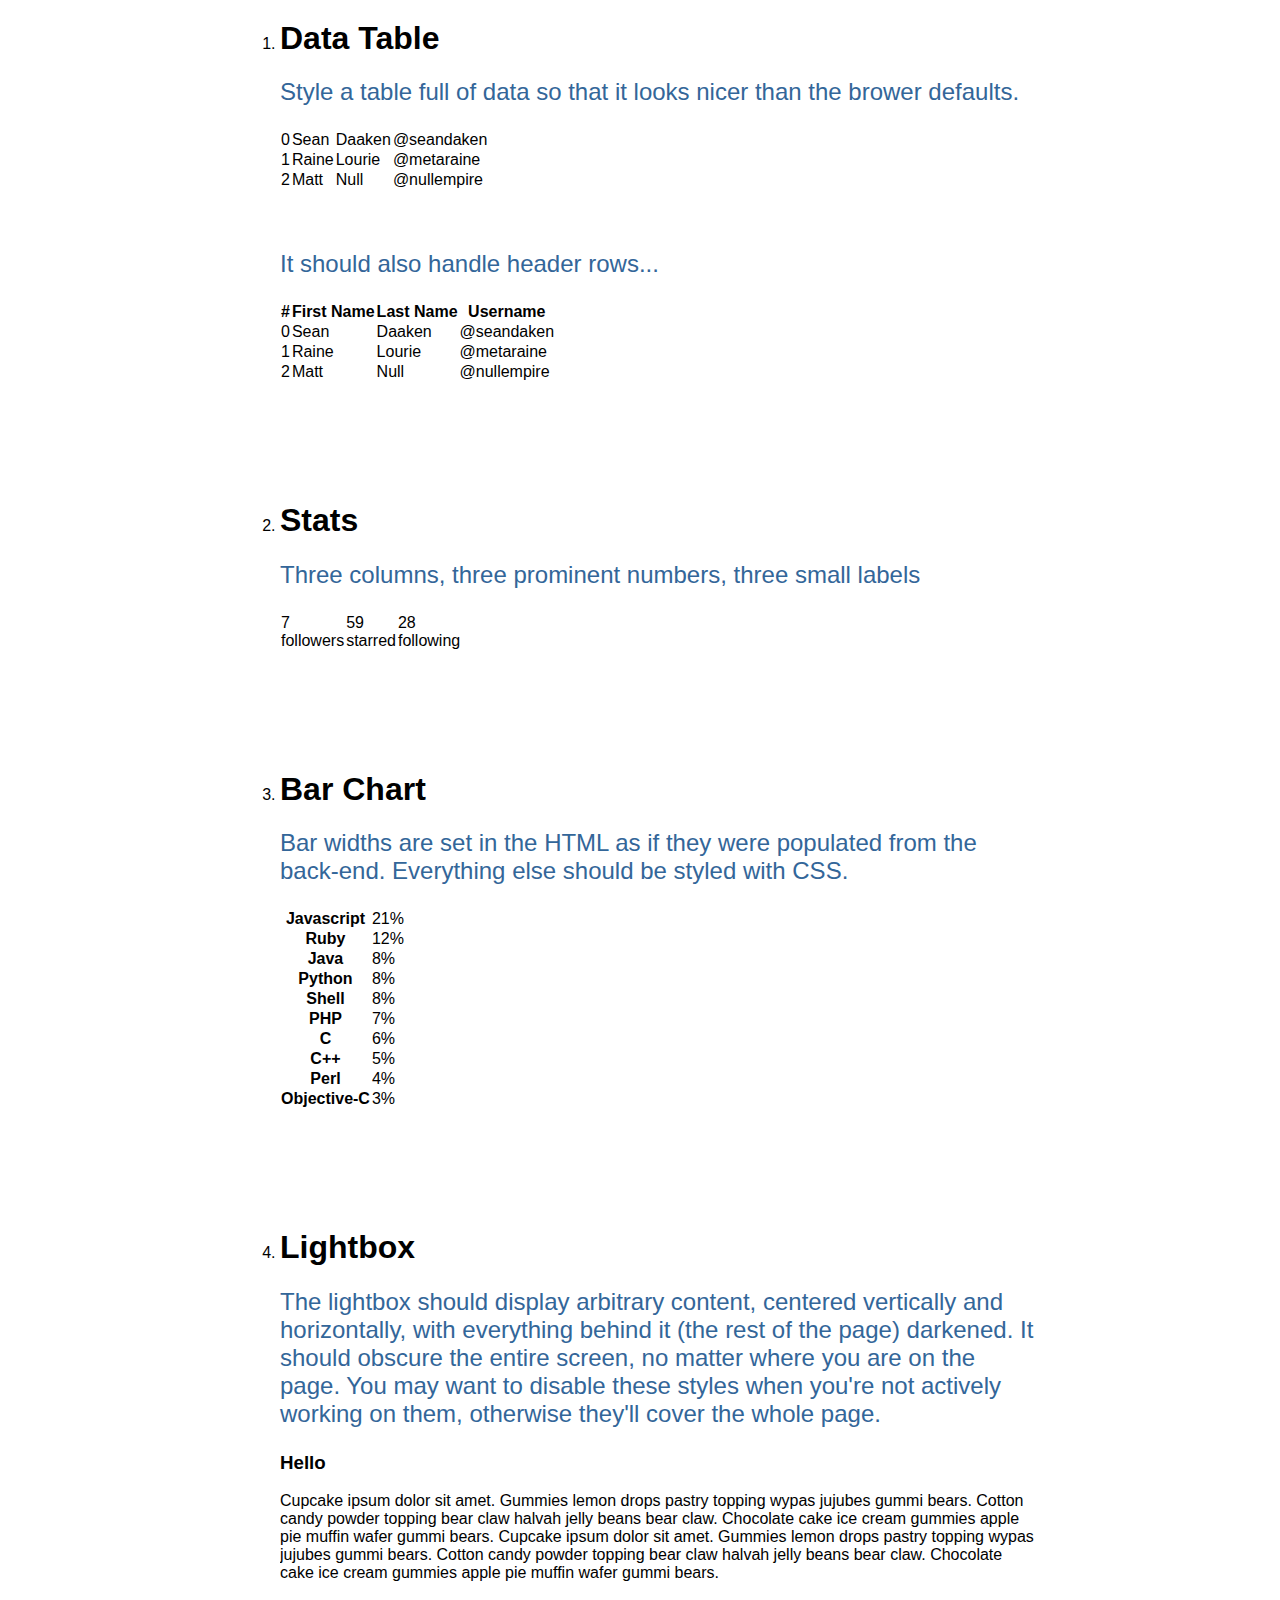
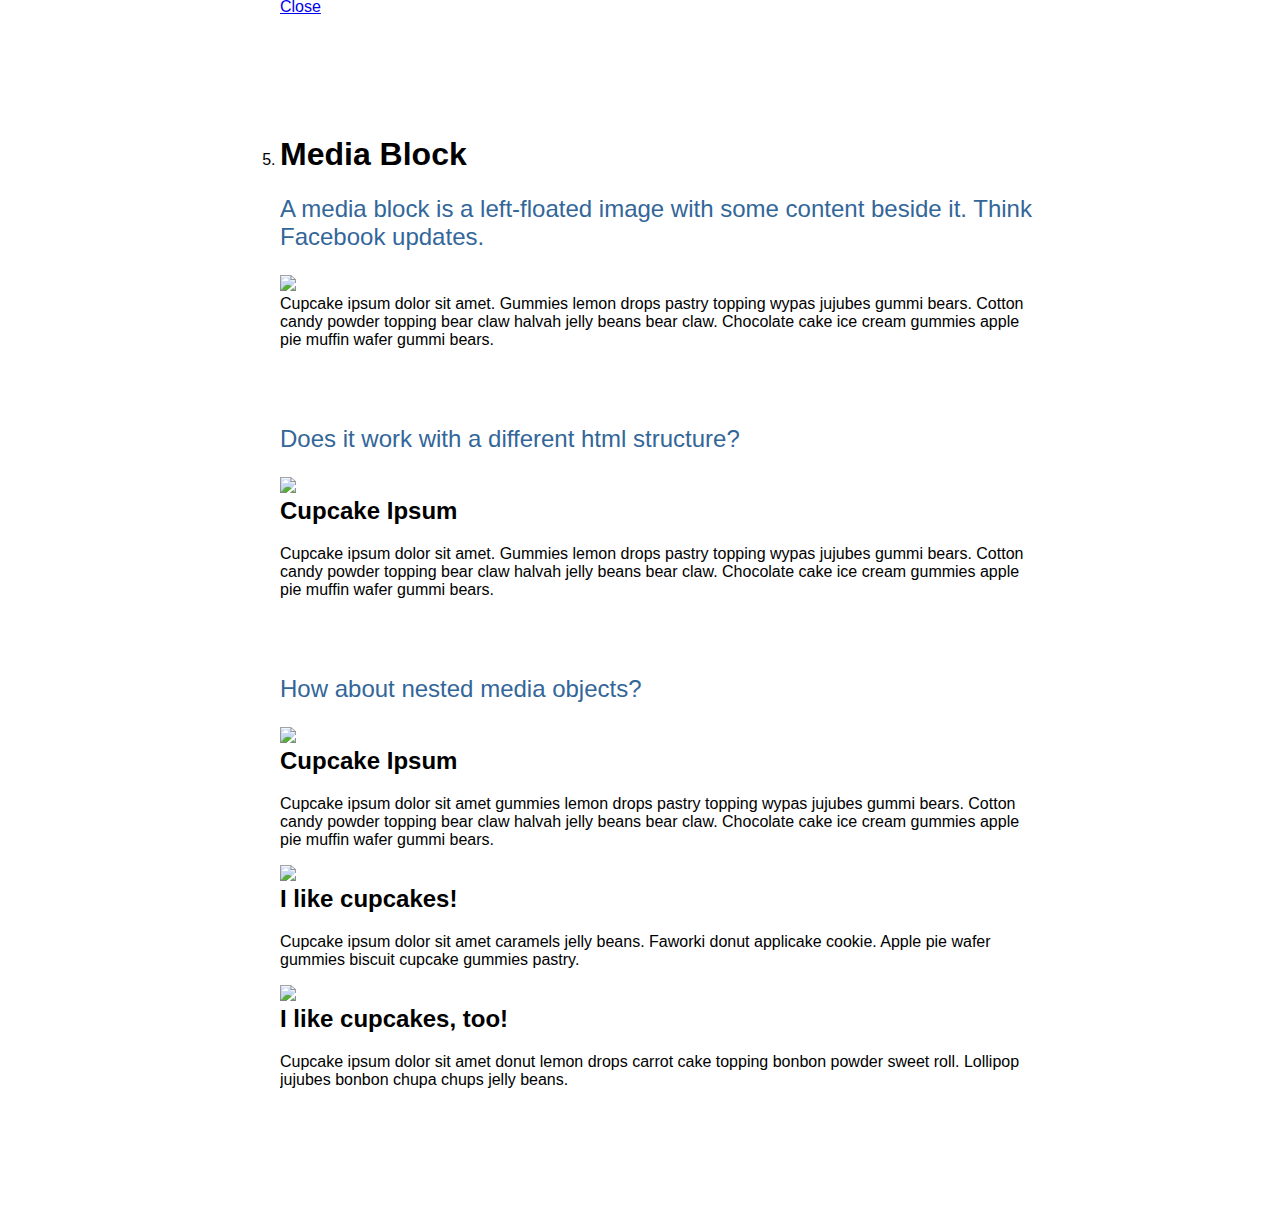
==== Week1/css-modularity-1/modularity1.html @ b91aa506 "Testing my second  commit" ====
<!DOCTYPE html>
<html>
  <head>
    <meta charset="utf-8">
	  <meta name="viewport" content="width=device-width, initial-scale=1">
    <title>CSS Modularity</title>
    <link rel="stylesheet" href="normalize.css">
    <link rel="stylesheet" href="framework.css">
    <link rel="stylesheet" href="main.css">
  </head>
  <body>
  	<div class="instructions-container">

  		<ol class="instruction-list">

			  <li>
  				<h1 class="instruction-title">Data Table</h1>

	    		<p class="instruction-text">Style a table full of data so that it looks nicer than the brower defaults.</p>
					<div class="instruction-answer">
						<!-- Edit here -->
						<table>
							<tr>
								<td>0</td>
								<td>Sean</td>
								<td>Daaken</td>
								<td>@seandaken</td>
							</tr>
							<tr>
								<td>1</td>
								<td>Raine</td>
								<td>Lourie</td>
								<td>@metaraine</td>
							</tr>
							<tr>
								<td>2</td>
								<td>Matt</td>
								<td>Null</td>
								<td>@nullempire</td>
							</tr>
						</table>
				    <!-- End editable area -->
					</div>

	    		<p class="instruction-text">It should also handle header rows...</p>
					<div class="instruction-answer">
						<!-- Edit here -->
						<table>
							<thead>
								<tr>
									<th>#</th>
									<th>First Name</th>
									<th>Last Name</th>
									<th>Username</th>
								</tr>
							</thead>
							<tbody>
								<tr>
									<td>0</td>
									<td>Sean</td>
									<td>Daaken</td>
									<td>@seandaken</td>
								</tr>
								<tr>
									<td>1</td>
									<td>Raine</td>
									<td>Lourie</td>
									<td>@metaraine</td>
								</tr>
								<tr>
									<td>2</td>
									<td>Matt</td>
									<td>Null</td>
									<td>@nullempire</td>
								</tr>
							</tbody>
						</table>
				    <!-- End editable area -->
					</div>

			  </li>

  			<li>
  				<h1 class="instruction-title">Stats</h1>

	    		<p class="instruction-text">Three columns, three prominent numbers, three small labels</p>
					<div class="instruction-answer">
			    	<!-- Edit here -->
			    	<table>
			    		<tbody>
			    			<tr>
			    				<td><div>7</div><div>followers</div></td>
			    				<td><div>59</div><div>starred</div></td>
			    				<td><div>28</div><div>following</div></td>
			    			</tr>
			    		</tbody>
			    	</table>
				    <!-- End editable area -->
			    </div>
			  </li>

  			<li>
  				<h1 class="instruction-title">Bar Chart</h1>

	    		<p class="instruction-text">Bar widths are set in the HTML as if they were populated from the back-end. Everything else should be styled with CSS.</p>
					<div class="instruction-answer">
			    	<!-- Edit here -->
			    	<table>
			    		<tr>
			    			<th>Javascript</th>
			    			<td><div style="width: 99%">21%</div></td>
			    		</tr>
			    		<tr>
			    			<th>Ruby</th>
			    			<td><div style="width: 57.1%">12%</div></td>
			    		</tr>
			    		<tr>
			    			<th>Java</th>
			    			<td><div style="width: 38.1%">8%</div></td>
			    		</tr>
			    		<tr>
			    			<th>Python</th>
			    			<td><div style="width: 38.1%">8%</div></td>
			    		</tr>
			    		<tr>
			    			<th>Shell</th>
			    			<td><div style="width: 38.1%">8%</div></td>
			    		</tr>
			    		<tr>
			    			<th>PHP</th>
			    			<td><div style="width: 33.3%">7%</div></td>
			    		</tr>
			    		<tr>
			    			<th>C</th>
			    			<td><div style="width: 28.8%">6%</div></td>
			    		</tr>
			    		<tr>
			    			<th>C++</th>
			    			<td><div style="width: 23.8%">5%</div></td>
			    		</tr>
			    		<tr>
			    			<th>Perl</th>
			    			<td><div style="width: 19.0%">4%</div></td>
			    		</tr>
			    		<tr>
			    			<th>Objective-C</th>
			    			<td><div style="width: 14.3%">3%</div></td>
			    		</tr>
			    	</table>
				    <!-- End editable area -->
			    </div>
			  </li>

  			<li>
  				<h1 class="instruction-title">Lightbox</h1>

	    		<p class="instruction-text">The lightbox should display arbitrary content, centered vertically and horizontally, with everything behind it (the rest of the page) darkened. It should obscure the entire screen, no matter where you are on the page. You may want to disable these styles when you're not actively working on them, otherwise they'll cover the whole page.</p>
					<div class="instruction-answer">
			    	<!-- Edit here -->
			    	<div>
			    		<div>
				    		<div>
					    		<h3>Hello</h3>
						    	<p>Cupcake ipsum dolor sit amet. Gummies lemon drops pastry topping wypas jujubes gummi bears. Cotton candy powder topping bear claw halvah jelly beans bear claw. Chocolate cake ice cream gummies apple pie muffin wafer gummi bears. Cupcake ipsum dolor sit amet. Gummies lemon drops pastry topping wypas jujubes gummi bears. Cotton candy powder topping bear claw halvah jelly beans bear claw. Chocolate cake ice cream gummies apple pie muffin wafer gummi bears.</p>
						    	<div>
						    		<a href="#">Close</a>
						    	</div>
				    		</div>
				    	</div>
			    	</div>
				    <!-- End editable area -->
			    </div>
			  </li>

  			<li>
  				<h1 class="instruction-title">Media Block</h1>

	    		<p class="instruction-text">A media block is a left-floated image with some content beside it. Think Facebook updates.</p>
					<div class="instruction-answer">
			    	<!-- Edit here -->
			    	<img src="http://placehold.it/50">
			    	<p>Cupcake ipsum dolor sit amet. Gummies lemon drops pastry topping wypas jujubes gummi bears. Cotton candy powder topping bear claw halvah jelly beans bear claw. Chocolate cake ice cream gummies apple pie muffin wafer gummi bears.</p>
				    <!-- End editable area -->
			    </div>

	    		<p class="instruction-text">Does it work with a different html structure?</p>

		    	<!-- Edit here -->
					<div class="instruction-answer">
			    	<div>
				    	<img src="http://placehold.it/50">
				    </div>
			    	<div>
				    	<h2>Cupcake Ipsum</h2>
				    	<p>Cupcake ipsum dolor sit amet. Gummies lemon drops pastry topping wypas jujubes gummi bears. Cotton candy powder topping bear claw halvah jelly beans bear claw. Chocolate cake ice cream gummies apple pie muffin wafer gummi bears.</p>
				    </div>
				    <!-- End editable area -->
				  </div>

	    		<p class="instruction-text">How about nested media objects?</p>

					<div class="instruction-answer">
			    	<!-- Edit here -->
			    	<div>
				    	<img src="http://placehold.it/50">
				    </div>
			    	<div>
				    	<h2>Cupcake Ipsum</h2>
				    	<p>Cupcake ipsum dolor sit amet gummies lemon drops pastry topping wypas jujubes gummi bears. Cotton candy powder topping bear claw halvah jelly beans bear claw. Chocolate cake ice cream gummies apple pie muffin wafer gummi bears.</p>

				    	<div>
					    	<img src="http://placehold.it/32">
					    </div>
				    	<div>
					    	<h2>I like cupcakes!</h2>
					    	<p>Cupcake ipsum dolor sit amet caramels jelly beans. Faworki donut applicake cookie. Apple pie wafer gummies biscuit cupcake gummies pastry.</p>
					    </div>

				    	<div>
					    	<img src="http://placehold.it/32">
					    </div>
				    	<div>
					    	<h2>I like cupcakes, too!</h2>
					    	<p>Cupcake ipsum dolor sit amet donut lemon drops carrot cake topping bonbon powder sweet roll. Lollipop jujubes bonbon chupa chups jelly beans.</p>
					    </div>
				    </div>
				    <!-- End editable area -->
				  </div>

			  </li>


			</ol>

		</div>
  </body>
</html>
---- Week1/css-modularity-1/framework.css ----
/* PROVIDED STYLES... DO NOT EDIT */

/* Defaults */
body {
	font-family: Helvetica;
	margin: 10px;
}

h1, h2, h3, h4, h5, h6, p {
	margin-top: 0;
}

/* ? */
input[type="checkbox"] {
	-webkit-appearance: checkbox;
}

.instructions-container {
	margin: 20px auto;
	max-width: 800px;
}

.instruction-list > li {
	margin-bottom: 120px;
}

.instruction-text {
	color: #369;
	font-weight: 300;
	font-size: 24px;
}

.instruction-answer {
	margin-bottom: 60px;
	overflow: hidden;
}
---- Week1/css-modularity-1/main.css ----
/* ADD YOUR STYLES HERE */
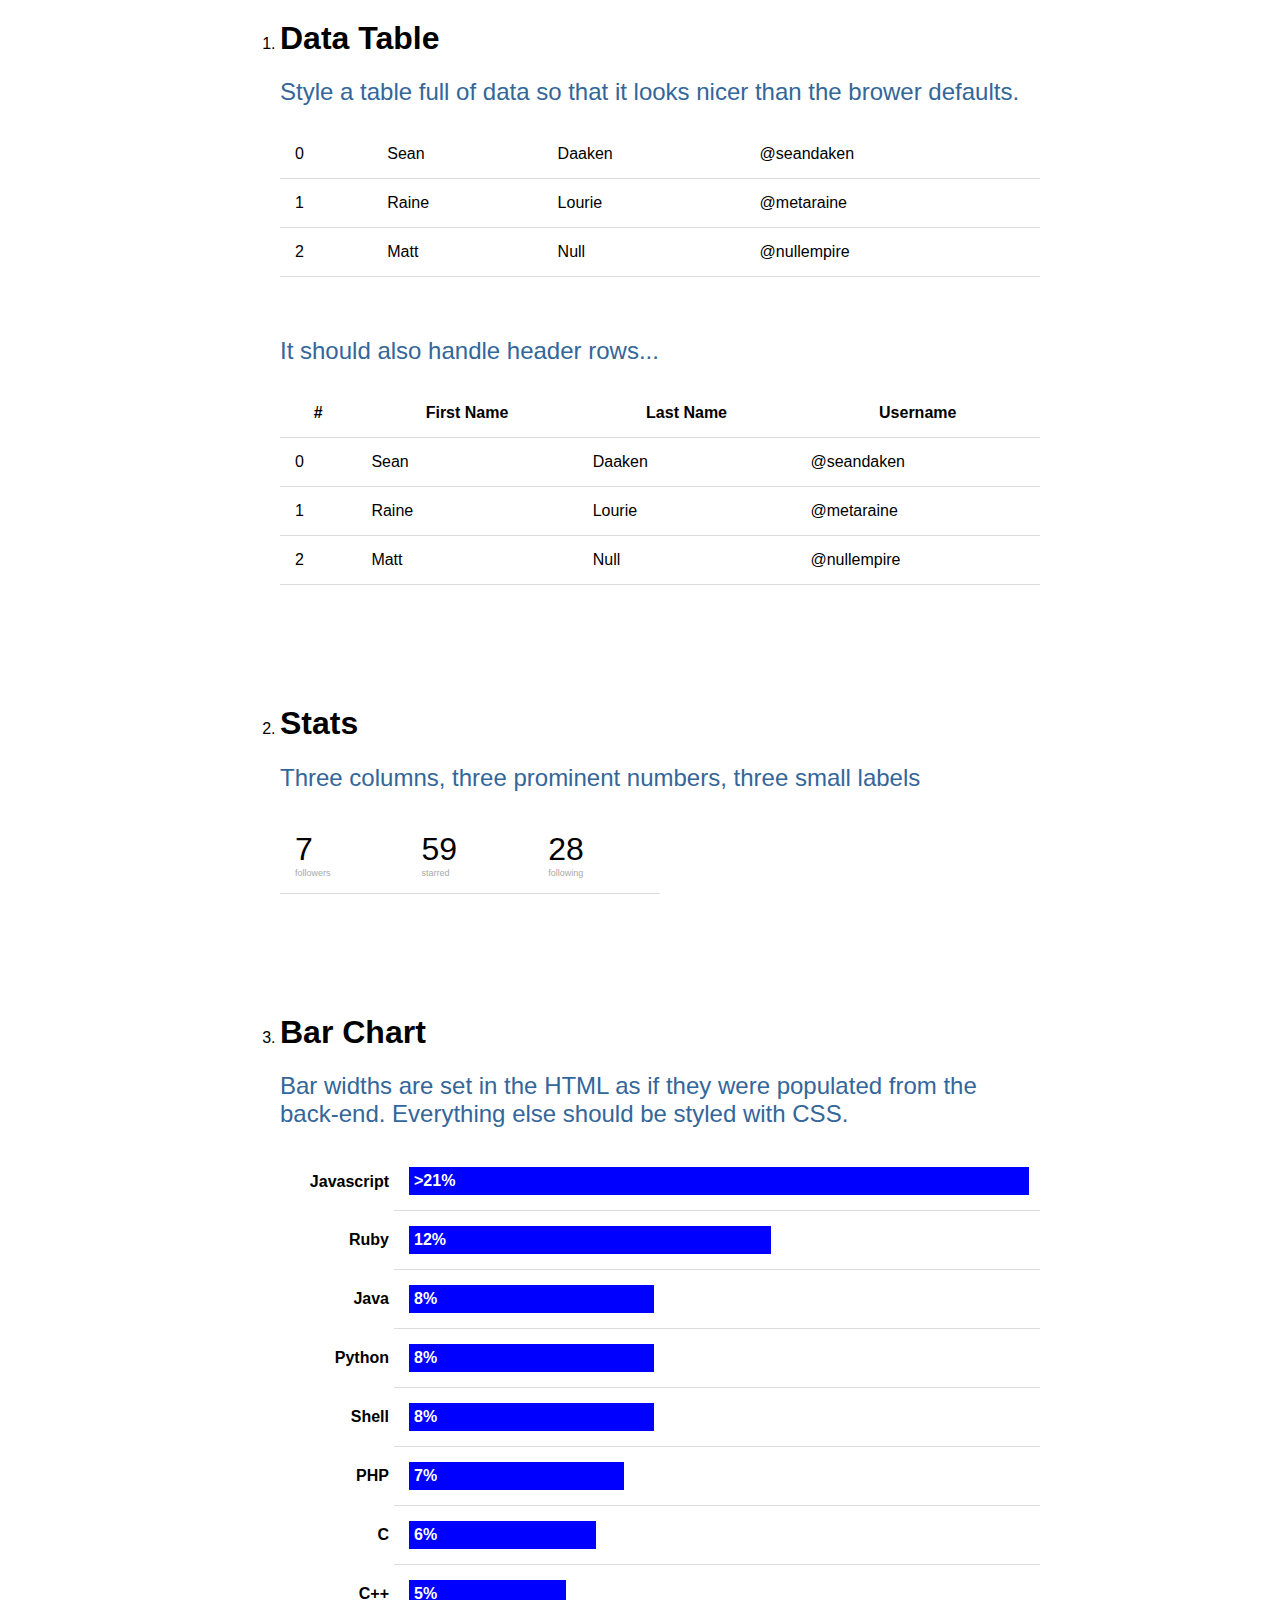
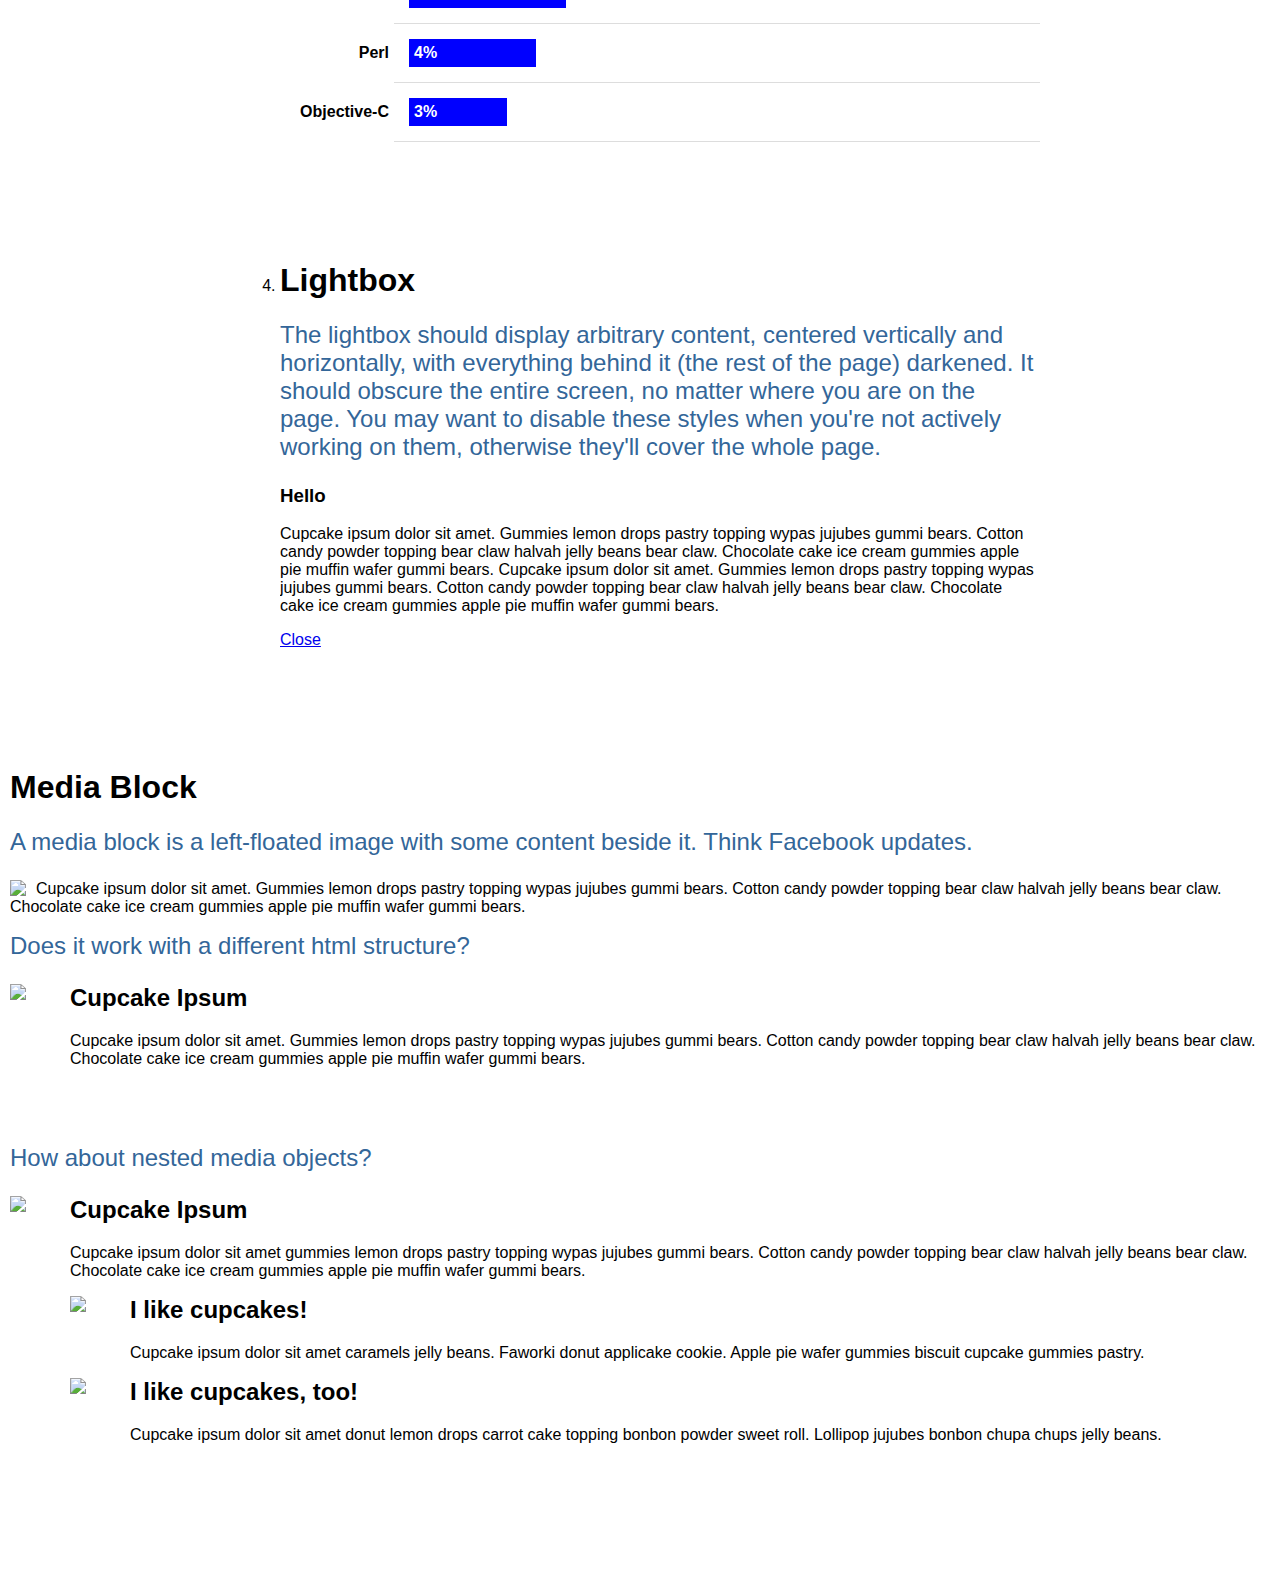
==== commit 1d1e3e7c: "need to fix 3 and 4" ====
--- a/Week1/css-modularity-1/modularity1.html
+++ b/Week1/css-modularity-1/modularity1.html
@@ -19,7 +19,7 @@
 	    		<p class="instruction-text">Style a table full of data so that it looks nicer than the brower defaults.</p>
 					<div class="instruction-answer">
 						<!-- Edit here -->
-						<table>
+						<table class=table>
 							<tr>
 								<td>0</td>
 								<td>Sean</td>
@@ -45,7 +45,7 @@
 	    		<p class="instruction-text">It should also handle header rows...</p>
 					<div class="instruction-answer">
 						<!-- Edit here -->
-						<table>
+						<table class=table>
 							<thead>
 								<tr>
 									<th>#</th>
@@ -86,12 +86,12 @@
 	    		<p class="instruction-text">Three columns, three prominent numbers, three small labels</p>
 					<div class="instruction-answer">
 			    	<!-- Edit here -->
-			    	<table>
+			    	<table class=statstable>
 			    		<tbody>
 			    			<tr>
-			    				<td><div>7</div><div>followers</div></td>
-			    				<td><div>59</div><div>starred</div></td>
-			    				<td><div>28</div><div>following</div></td>
+			    				<td><div class=statsnumbers>7</div><div class=statslabels>followers</div></td>
+			    				<td><div class=statsnumbers>59</div><div class=statslabels>starred</div></td>
+			    				<td><div class=statsnumbers>28</div><div class=statslabels>following</div></td>
 			    			</tr>
 			    		</tbody>
 			    	</table>
@@ -105,10 +105,10 @@
 	    		<p class="instruction-text">Bar widths are set in the HTML as if they were populated from the back-end. Everything else should be styled with CSS.</p>
 					<div class="instruction-answer">
 			    	<!-- Edit here -->
-			    	<table>
+			    	<table class=graph>
 			    		<tr>
 			    			<th>Javascript</th>
-			    			<td><div style="width: 99%">21%</div></td>
+			    			<td><div style="width: 99%">>21%</div></td>
 			    		</tr>
 			    		<tr>
 			    			<th>Ruby</th>
@@ -140,7 +140,7 @@
 			    		</tr>
 			    		<tr>
 			    			<th>Perl</th>
-			    			<td><div style="width: 19.0%">4%</div></td>
+			    			<td><div style="width: 19.0%"r>4%</div></td>
 			    		</tr>
 			    		<tr>
 			    			<th>Objective-C</th>
@@ -161,8 +161,8 @@
 			    		<div>
 				    		<div>
 					    		<h3>Hello</h3>
-						    	<p>Cupcake ipsum dolor sit amet. Gummies lemon drops pastry topping wypas jujubes gummi bears. Cotton candy powder topping bear claw halvah jelly beans bear claw. Chocolate cake ice cream gummies apple pie muffin wafer gummi bears. Cupcake ipsum dolor sit amet. Gummies lemon drops pastry topping wypas jujubes gummi bears. Cotton candy powder topping bear claw halvah jelly beans bear claw. Chocolate cake ice cream gummies apple pie muffin wafer gummi bears.</p>
-						    	<div>
+						    	<pt>Cupcake ipsum dolor sit amet. Gummies lemon drops pastry topping wypas jujubes gummi bears. Cotton candy powder topping bear claw halvah jelly beans bear claw. Chocolate cake ice cream gummies apple pie muffin wafer gummi bears. Cupcake ipsum dolor sit amet. Gummies lemon drops pastry topping wypas jujubes gummi bears. Cotton candy powder topping bear claw halvah jelly beans bear claw. Chocolate cake ice cream gummies apple pie muffin wafer gummi bears.</p>
+								<div></div>
 						    		<a href="#">Close</a>
 						    	</div>
 				    		</div>
@@ -178,19 +178,22 @@
 	    		<p class="instruction-text">A media block is a left-floated image with some content beside it. Think Facebook updates.</p>
 					<div class="instruction-answer">
 			    	<!-- Edit here -->
+			    	<div class=cupcake>
 			    	<img src="http://placehold.it/50">
-			    	<p>Cupcake ipsum dolor sit amet. Gummies lemon drops pastry topping wypas jujubes gummi bears. Cotton candy powder topping bear claw halvah jelly beans bear claw. Chocolate cake ice cream gummies apple pie muffin wafer gummi bears.</p>
-				    <!-- End editable area -->
-			    </div>
+					<p>Cupcake ipsum dolor sit amet. Gummies lemon drops pastry topping wypas jujubes gummi bears. Cotton candy powder topping bear claw halvah jelly beans bear claw. Chocolate cake ice cream gummies apple pie muffin wafer gummi bears.</p>
+				    </div>
+				    <!-- End editable area -->
 
 	    		<p class="instruction-text">Does it work with a different html structure?</p>
 
 		    	<!-- Edit here -->
 					<div class="instruction-answer">
-			    	<div>
+
+			    	<div class=cupcake>
 				    	<img src="http://placehold.it/50">
 				    </div>
-			    	<div>
+
+			    	<div class=cupcaketitle>
 				    	<h2>Cupcake Ipsum</h2>
 				    	<p>Cupcake ipsum dolor sit amet. Gummies lemon drops pastry topping wypas jujubes gummi bears. Cotton candy powder topping bear claw halvah jelly beans bear claw. Chocolate cake ice cream gummies apple pie muffin wafer gummi bears.</p>
 				    </div>
@@ -201,25 +204,25 @@
 
 					<div class="instruction-answer">
 			    	<!-- Edit here -->
-			    	<div>
+			    	<div class=cupcake>
 				    	<img src="http://placehold.it/50">
 				    </div>
-			    	<div>
+			    	<div class=cupcaketitle>
 				    	<h2>Cupcake Ipsum</h2>
 				    	<p>Cupcake ipsum dolor sit amet gummies lemon drops pastry topping wypas jujubes gummi bears. Cotton candy powder topping bear claw halvah jelly beans bear claw. Chocolate cake ice cream gummies apple pie muffin wafer gummi bears.</p>
 
-				    	<div>
+				    	<div class=cupcake>
 					    	<img src="http://placehold.it/32">
 					    </div>
-				    	<div>
+					    <div class=cupcaketitle>
 					    	<h2>I like cupcakes!</h2>
 					    	<p>Cupcake ipsum dolor sit amet caramels jelly beans. Faworki donut applicake cookie. Apple pie wafer gummies biscuit cupcake gummies pastry.</p>
 					    </div>
 
-				    	<div>
+				    	<div class=cupcake>
 					    	<img src="http://placehold.it/32">
 					    </div>
-				    	<div>
+				    	<div class=cupcaketitle>
 					    	<h2>I like cupcakes, too!</h2>
 					    	<p>Cupcake ipsum dolor sit amet donut lemon drops carrot cake topping bonbon powder sweet roll. Lollipop jujubes bonbon chupa chups jelly beans.</p>
 					    </div>
--- a/Week1/css-modularity-1/main.css
+++ b/Week1/css-modularity-1/main.css
@@ -1 +1,59 @@
-/* ADD YOUR STYLES HERE */+/* ADD YOUR STYLES HERE */
+
+
+.table {
+    width:100%;
+}
+
+.table th, td {
+	border-bottom: 1px;
+	border-color: #ddd;
+	padding: 15px;
+	border-bottom-style: solid;
+}
+
+
+.statstable {
+    display:table;
+    width: 50%;
+}
+.statsnumbers {
+    font-size: xx-large;
+}
+.statslabels {
+    font-size: xx-small;
+    color: rgb(169, 169, 169)
+}
+.graph {
+	width: 100%;
+
+}
+.graph th {
+	text-align: right;
+	width: 15%;
+}
+
+.graph div {
+	color: white;
+	font-weight: bold;
+	background-color: #0000ff;
+}
+
+.graph div, th {
+	padding: 5px;
+	border-bottom: none;
+}
+
+.cupcake img {
+	float: left;
+	margin-right: 10px;
+
+}
+
+.cupcaketitle {
+	margin-left: 60px;
+}
+
+/*.cupcake h2, p {*/
+/*	margin-left: 55px;*/
+/*}*/
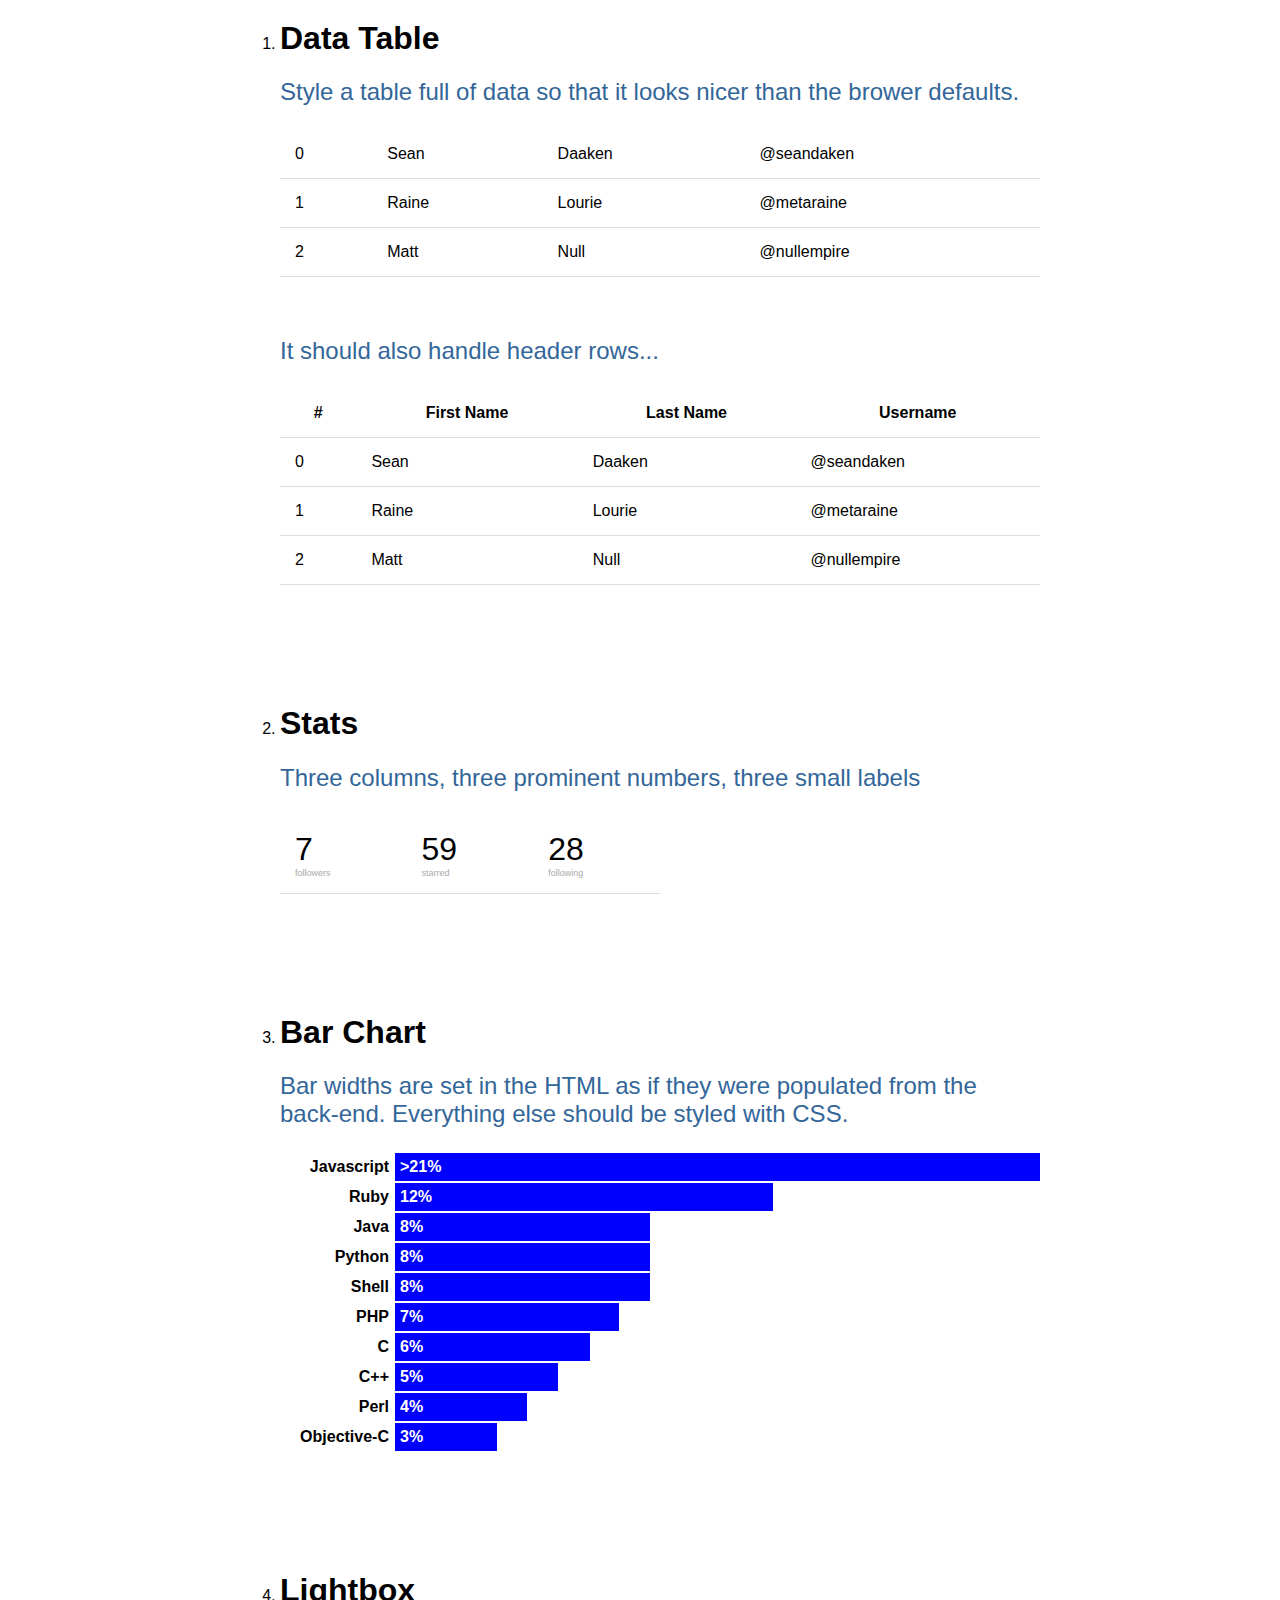
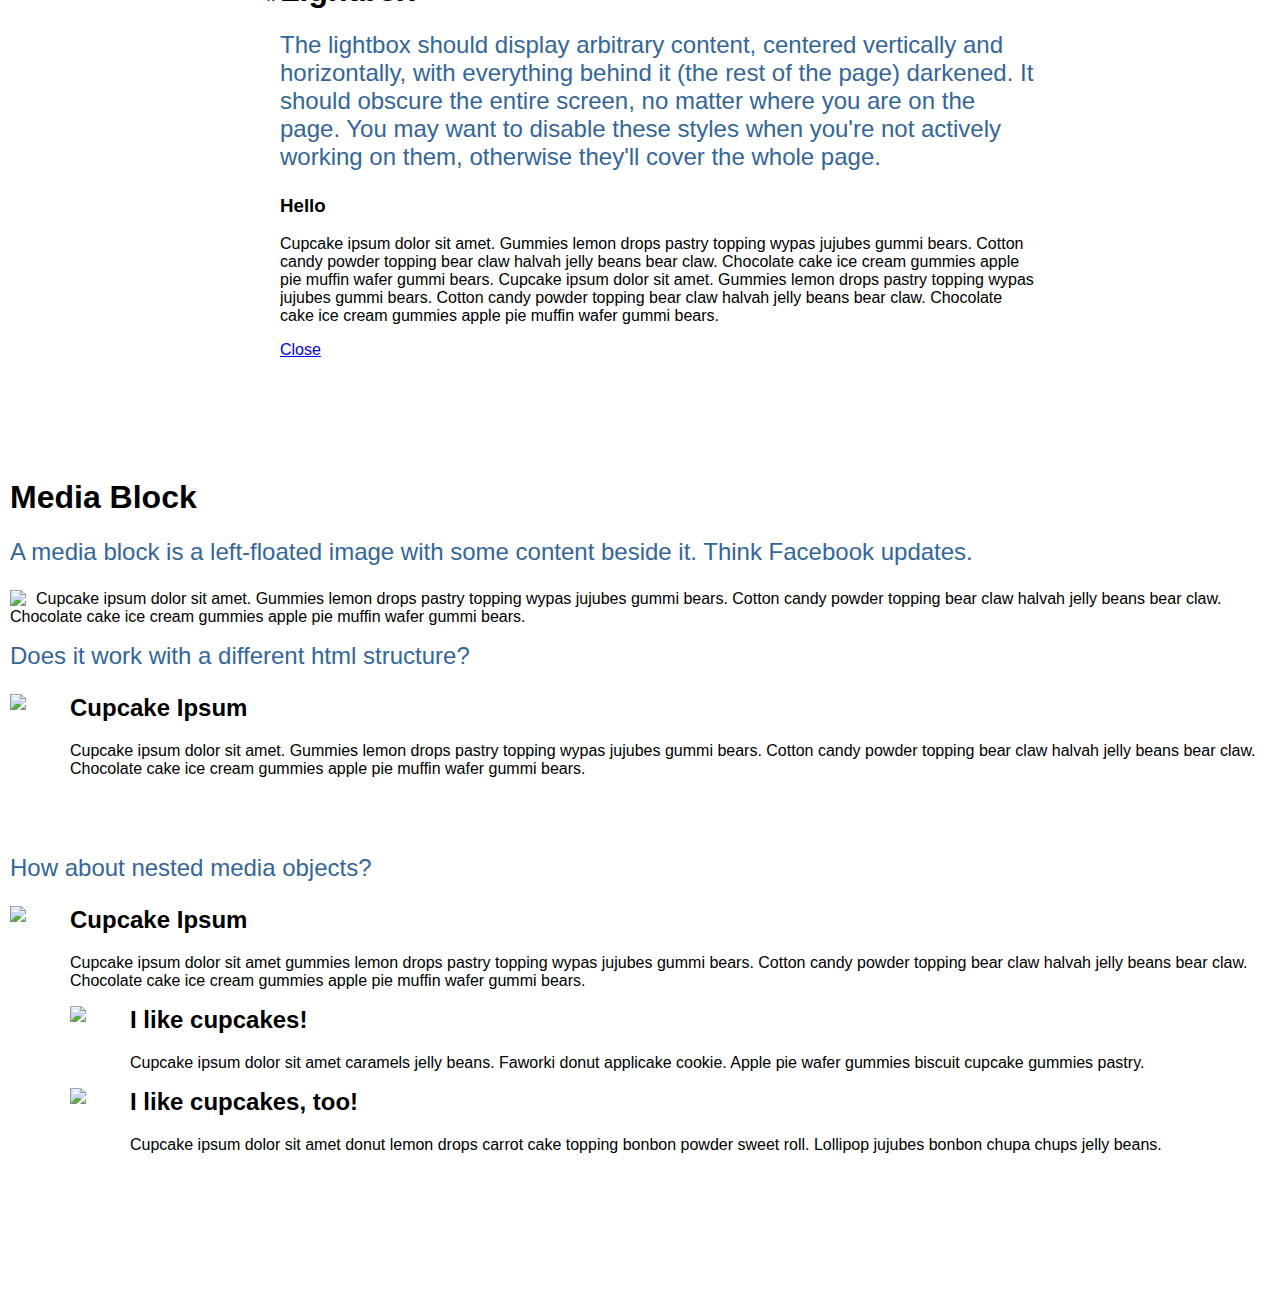
==== commit 203b731f: "need to fix 3 and 4 fucking light box" ====
--- a/Week1/css-modularity-1/modularity1.html
+++ b/Week1/css-modularity-1/modularity1.html
@@ -19,7 +19,7 @@
 	    		<p class="instruction-text">Style a table full of data so that it looks nicer than the brower defaults.</p>
 					<div class="instruction-answer">
 						<!-- Edit here -->
-						<table class=table>
+						<table class=names>
 							<tr>
 								<td>0</td>
 								<td>Sean</td>
@@ -45,7 +45,7 @@
 	    		<p class="instruction-text">It should also handle header rows...</p>
 					<div class="instruction-answer">
 						<!-- Edit here -->
-						<table class=table>
+						<table class=names>
 							<thead>
 								<tr>
 									<th>#</th>
--- a/Week1/css-modularity-1/main.css
+++ b/Week1/css-modularity-1/main.css
@@ -1,11 +1,11 @@
 /* ADD YOUR STYLES HERE */
 
 
-.table {
+.names {
     width:100%;
 }
 
-.table th, td {
+.names th, td {
 	border-bottom: 1px;
 	border-color: #ddd;
 	padding: 15px;
@@ -44,6 +44,11 @@
 	border-bottom: none;
 }
 
+.graph td {
+	border-bottom-style: none;
+	padding: 1px;
+}
+
 .cupcake img {
 	float: left;
 	margin-right: 10px;
